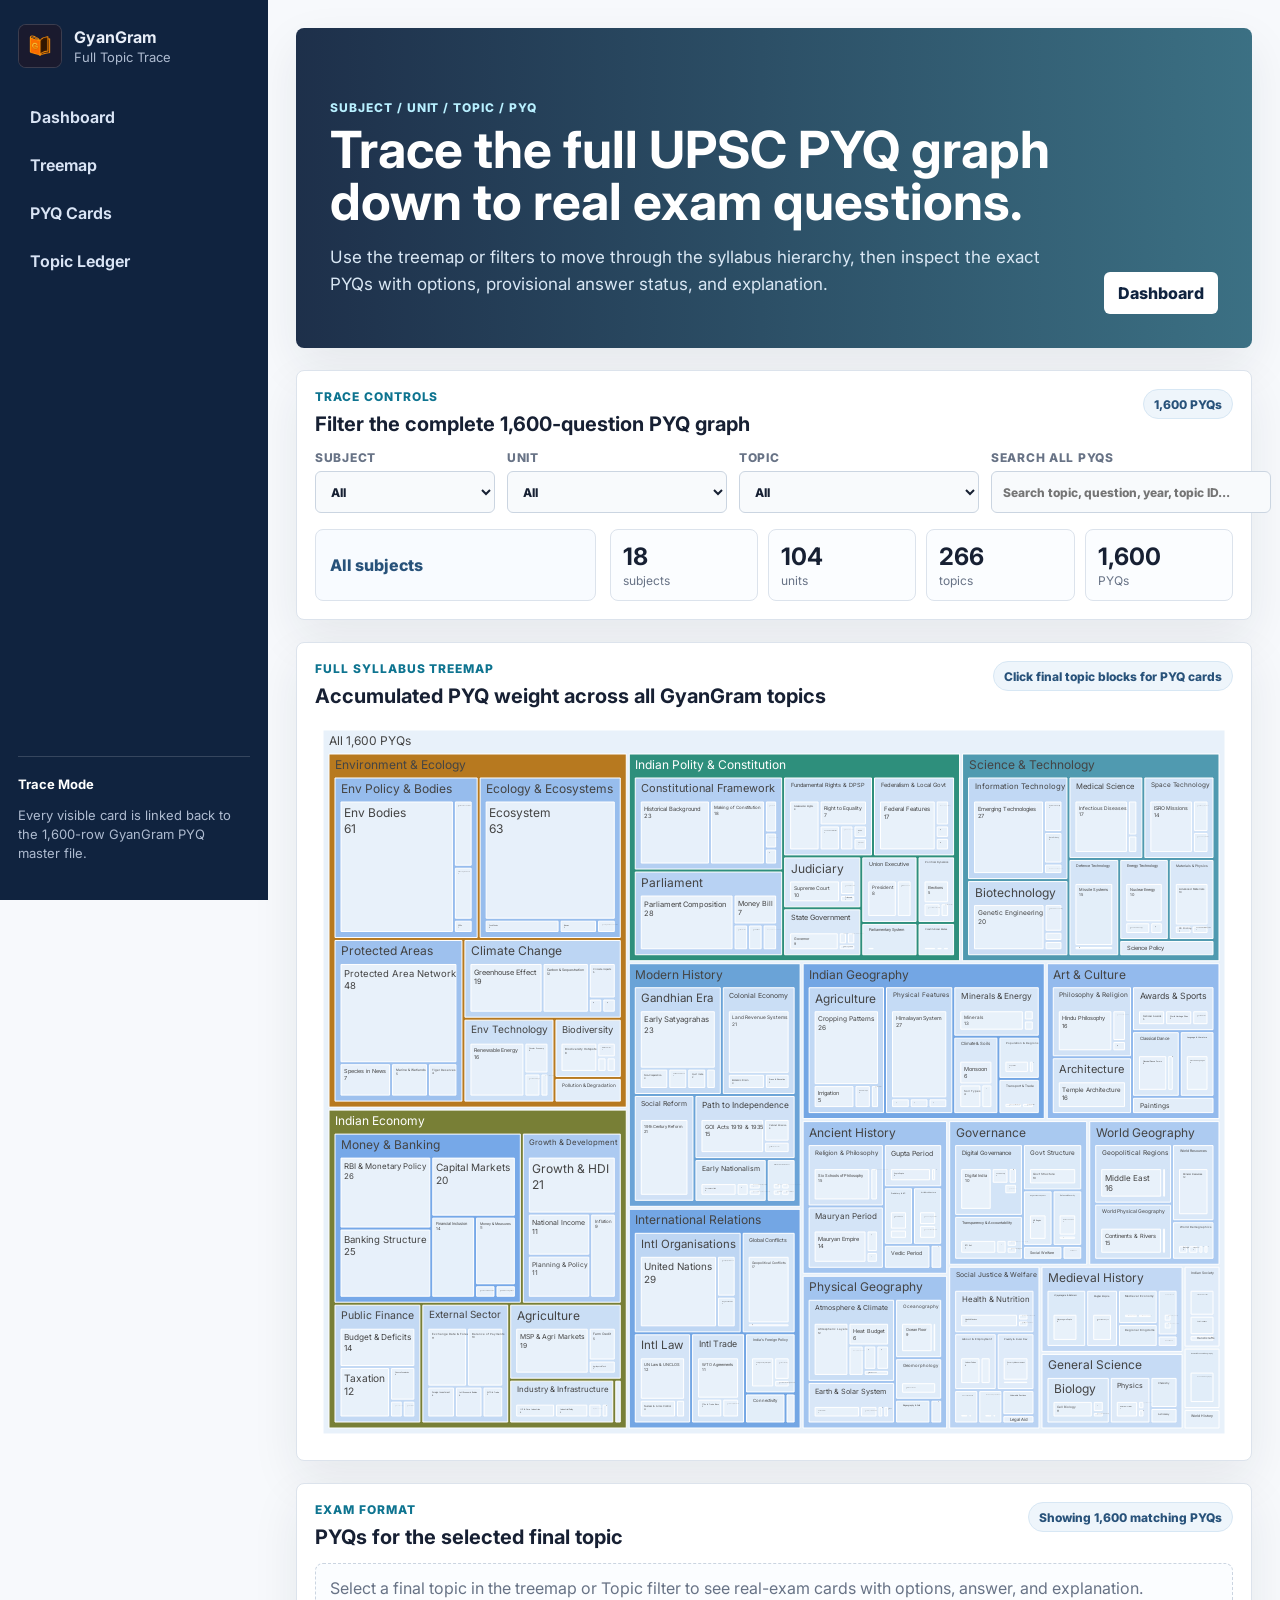
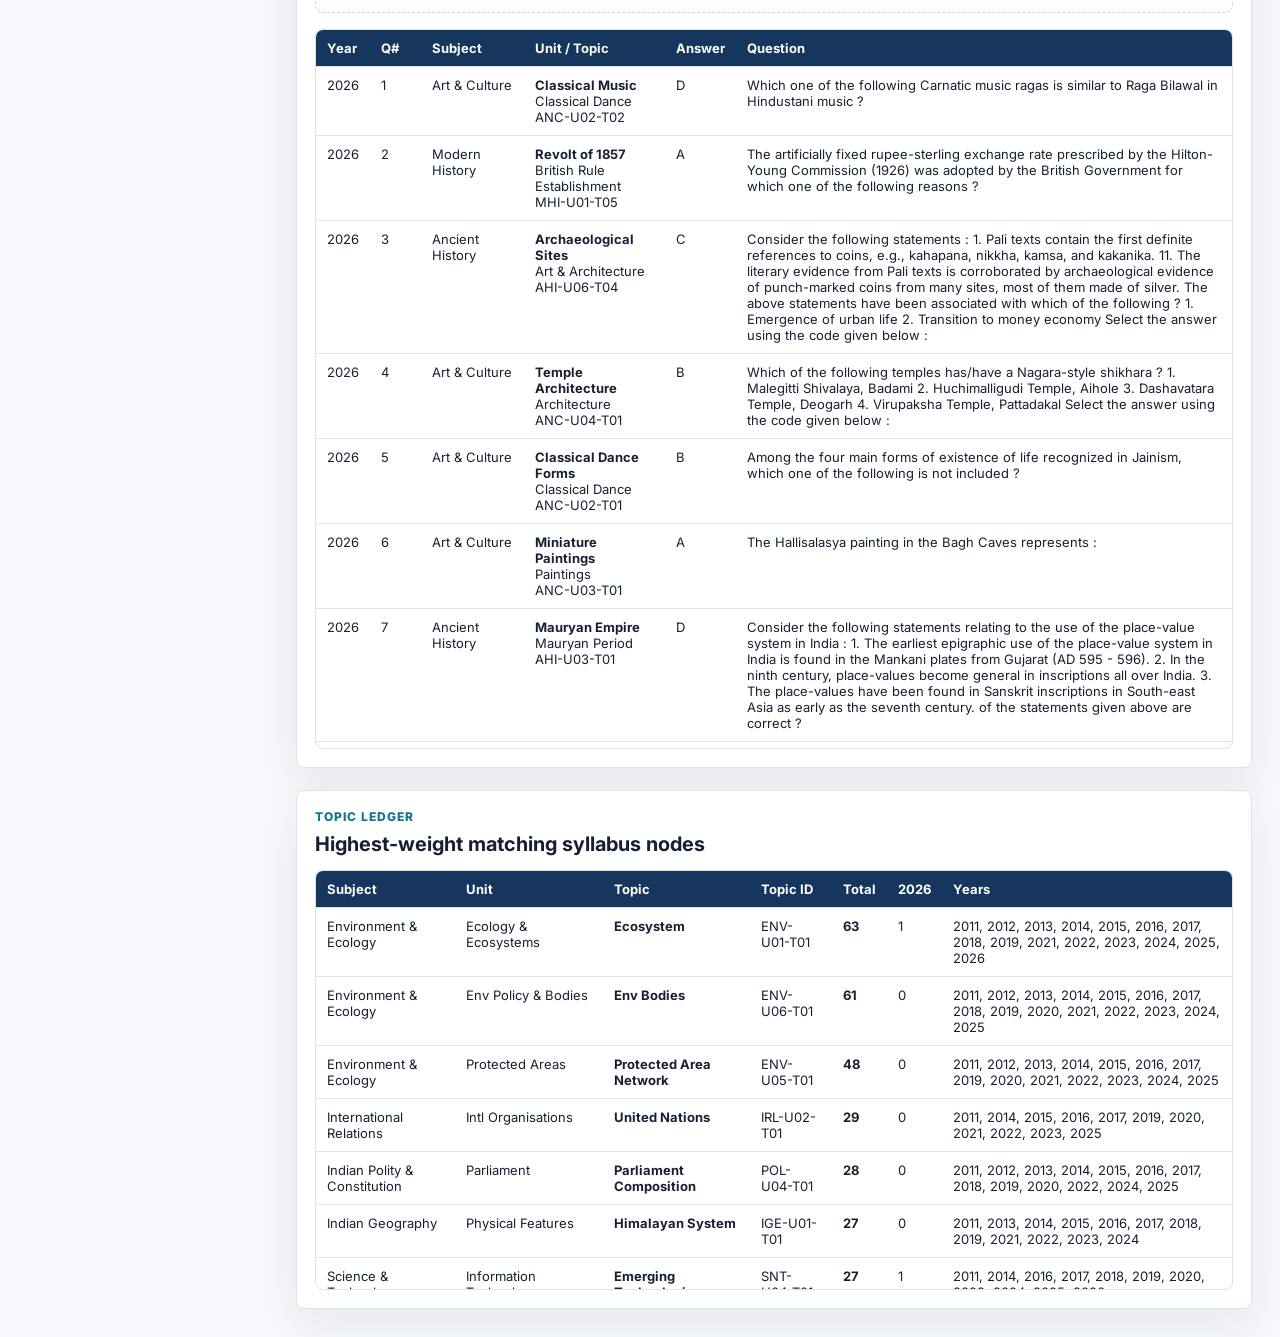
==== trace.html @ 85f106a8 "Move PYQ trace to dedicated page with explanations" ====
<!doctype html>
<html lang="en">
  <head>
    <meta charset="utf-8" />
    <meta name="viewport" content="width=device-width, initial-scale=1" />
    <title>GyanGram Full Topic Trace</title>
    <link rel="preconnect" href="https://fonts.googleapis.com" />
    <link rel="preconnect" href="https://fonts.gstatic.com" crossorigin />
    <link href="https://fonts.googleapis.com/css2?family=Inter:wght@400;600;700;800;900&display=swap" rel="stylesheet" />
    <link rel="stylesheet" href="./styles.css" />
  </head>
  <body>
    <div class="app-shell">
      <aside class="sidebar" aria-label="Trace navigation">
        <div class="brand">
          <span class="brand-mark">
            <img src="./assets/AppIcon.png" alt="GyanGram logo" />
          </span>
          <div>
            <strong>GyanGram</strong>
            <span>Full Topic Trace</span>
          </div>
        </div>
        <nav>
          <a href="./index.html">Dashboard</a>
          <a href="#trace-map">Treemap</a>
          <a href="#trace-pyqs">PYQ Cards</a>
          <a href="#trace-ledger">Topic Ledger</a>
        </nav>
        <div class="source-note">
          <span>Trace Mode</span>
          <p>Every visible card is linked back to the 1,600-row GyanGram PYQ master file.</p>
        </div>
      </aside>

      <main>
        <section class="hero-section trace-page-hero">
          <div class="hero-copy">
            <p class="eyebrow">Subject / Unit / Topic / PYQ</p>
            <h1>Trace the full UPSC PYQ graph down to real exam questions.</h1>
            <p>
              Use the treemap or filters to move through the syllabus hierarchy, then inspect the exact PYQs with options,
              provisional answer status, and explanation.
            </p>
          </div>
          <div class="hero-actions">
            <a class="primary-action button-link" href="./index.html">Dashboard</a>
          </div>
        </section>

        <section class="panel trace-hero">
          <div class="panel-head">
            <div>
              <p class="eyebrow">Trace controls</p>
              <h2>Filter the complete 1,600-question PYQ graph</h2>
            </div>
            <span id="traceCount" class="chip">1,600 PYQs</span>
          </div>
          <div class="trace-controls">
            <label>
              Subject
              <select id="traceSubjectFilter"></select>
            </label>
            <label>
              Unit
              <select id="traceUnitFilter"></select>
            </label>
            <label>
              Topic
              <select id="traceTopicFilter"></select>
            </label>
            <label>
              Search all PYQs
              <input id="traceSearchBox" type="search" placeholder="Search topic, question, year, topic ID..." />
            </label>
            <button id="resetTrace" type="button">Reset</button>
          </div>
          <div class="trace-meta">
            <span id="traceCrumb">All subjects</span>
            <div id="traceSummary" class="trace-summary"></div>
          </div>
        </section>

        <section id="trace-map" class="panel">
          <div class="panel-head">
            <div>
              <p class="eyebrow">Full syllabus treemap</p>
              <h2>Accumulated PYQ weight across all GyanGram topics</h2>
            </div>
            <span class="chip">Click final topic blocks for PYQ cards</span>
          </div>
          <div id="fullTopicTreemap" class="chart xlarge"></div>
        </section>

        <section id="trace-pyqs" class="panel">
          <div class="panel-head">
            <div>
              <p class="eyebrow">Exam format</p>
              <h2>PYQs for the selected final topic</h2>
            </div>
            <span id="traceQuestionLimit" class="chip">Showing matching PYQs</span>
          </div>
          <div id="traceExamCards" class="exam-card-grid"></div>
          <div class="table-wrap trace-questions">
            <table id="traceQuestionTable"></table>
          </div>
        </section>

        <section id="trace-ledger" class="panel">
          <div class="panel-head">
            <div>
              <p class="eyebrow">Topic ledger</p>
              <h2>Highest-weight matching syllabus nodes</h2>
            </div>
          </div>
          <div class="table-wrap trace-topics">
            <table id="traceTopicTable"></table>
          </div>
        </section>
      </main>
    </div>

    <script src="./vendor/plotly-2.35.2.min.js"></script>
    <script src="./data.js"></script>
    <script src="./trace.js"></script>
  </body>
</html>
---- styles.css ----
:root {
  --ink: #172033;
  --muted: #687386;
  --line: #dce3ec;
  --paper: #f7f9fc;
  --panel: #ffffff;
  --nav: #10233f;
  --blue: #2563eb;
  --green: #18875a;
  --amber: #b7791f;
  --coral: #d14b4b;
  --cyan: #0e7490;
  --shadow: 0 18px 48px rgba(23, 32, 51, 0.08);
}

* {
  box-sizing: border-box;
}

html {
  scroll-behavior: smooth;
}

body {
  margin: 0;
  background: var(--paper);
  color: var(--ink);
  font-family: Inter, ui-sans-serif, system-ui, -apple-system, BlinkMacSystemFont, "Segoe UI", sans-serif;
  letter-spacing: 0;
}

button,
input,
select {
  font: inherit;
}

.app-shell {
  display: grid;
  grid-template-columns: 268px minmax(0, 1fr);
  min-height: 100vh;
}

.sidebar {
  position: sticky;
  top: 0;
  height: 100vh;
  padding: 24px 18px;
  background: var(--nav);
  color: #e8eef8;
  display: flex;
  flex-direction: column;
  gap: 28px;
}

.brand {
  display: flex;
  align-items: center;
  gap: 12px;
}

.brand-mark {
  width: 44px;
  height: 44px;
  display: grid;
  place-items: center;
  background: #17182c;
  border-radius: 8px;
  overflow: hidden;
  border: 1px solid rgba(255, 255, 255, 0.16);
}

.brand-mark img {
  width: 100%;
  height: 100%;
  object-fit: cover;
}

.brand strong,
.brand span {
  display: block;
}

.brand span:last-child {
  color: #aebbd0;
  font-size: 13px;
  margin-top: 2px;
}

nav {
  display: grid;
  gap: 6px;
}

nav a {
  color: #d9e4f5;
  text-decoration: none;
  padding: 11px 12px;
  border-radius: 6px;
  font-weight: 650;
}

nav a:hover {
  background: rgba(255, 255, 255, 0.08);
}

.source-note {
  margin-top: auto;
  border-top: 1px solid rgba(255, 255, 255, 0.16);
  padding-top: 18px;
  color: #aebbd0;
  font-size: 13px;
  line-height: 1.45;
}

.source-note span {
  display: block;
  color: #ffffff;
  font-weight: 700;
  margin-bottom: 6px;
}

main {
  padding: 28px;
  display: grid;
  gap: 22px;
}

.hero-section {
  min-height: 260px;
  display: grid;
  grid-template-columns: minmax(0, 1fr) auto;
  align-items: end;
  gap: 24px;
  padding: 34px;
  color: #ffffff;
  background:
    linear-gradient(90deg, rgba(16, 35, 63, 0.94), rgba(18, 82, 105, 0.82)),
    url("https://images.unsplash.com/photo-1516321318423-f06f85e504b3?auto=format&fit=crop&w=1800&q=80") center/cover;
  border-radius: 8px;
  box-shadow: var(--shadow);
}

.hero-copy {
  max-width: 940px;
}

.eyebrow {
  margin: 0 0 8px;
  color: var(--cyan);
  font-size: 12px;
  text-transform: uppercase;
  letter-spacing: 0.08em;
  font-weight: 800;
}

.hero-section .eyebrow {
  color: #b8f0ff;
}

h1,
h2 {
  margin: 0;
  letter-spacing: 0;
}

h1 {
  font-size: clamp(34px, 4vw, 58px);
  line-height: 1.02;
  max-width: 980px;
}

h2 {
  font-size: 20px;
  line-height: 1.2;
}

.hero-copy p:last-child {
  max-width: 760px;
  color: #d9e7f4;
  font-size: 17px;
  line-height: 1.55;
}

.trace-page-hero {
  min-height: 320px;
}

.hero-actions {
  display: flex;
  gap: 10px;
  flex-wrap: wrap;
}

button {
  border: 0;
  cursor: pointer;
  border-radius: 6px;
  padding: 11px 14px;
  font-weight: 800;
}

.button-link {
  display: inline-flex;
  align-items: center;
  justify-content: center;
  min-height: 42px;
  border-radius: 6px;
  padding: 11px 14px;
  font-weight: 800;
  text-decoration: none;
}

.primary-action {
  background: #ffffff;
  color: var(--nav);
}

.ghost-action {
  color: #ffffff;
  background: rgba(255, 255, 255, 0.12);
  border: 1px solid rgba(255, 255, 255, 0.28);
}

.kpi-grid {
  display: grid;
  grid-template-columns: repeat(4, minmax(0, 1fr));
  gap: 14px;
}

.kpi-grid article,
.panel {
  background: var(--panel);
  border: 1px solid var(--line);
  border-radius: 8px;
  box-shadow: var(--shadow);
}

.kpi-grid article {
  padding: 18px;
}

.kpi-grid span,
.kpi-grid small {
  display: block;
  color: var(--muted);
  font-size: 13px;
}

.kpi-grid strong {
  display: block;
  margin: 8px 0 2px;
  font-size: 34px;
  line-height: 1;
}

.controls {
  background: #ffffff;
  border: 1px solid var(--line);
  border-radius: 8px;
  box-shadow: var(--shadow);
  padding: 14px;
  display: grid;
  grid-template-columns: 180px 200px 220px minmax(260px, 1fr);
  gap: 12px;
}

.controls label {
  color: var(--muted);
  font-size: 12px;
  font-weight: 800;
  text-transform: uppercase;
  letter-spacing: 0.06em;
}

.controls select,
.controls input {
  display: block;
  width: 100%;
  margin-top: 6px;
  border: 1px solid #cbd5e1;
  background: #f8fafc;
  color: var(--ink);
  border-radius: 6px;
  padding: 10px 11px;
  min-height: 42px;
}

.grid {
  display: grid;
  gap: 18px;
}

.grid.two {
  grid-template-columns: repeat(2, minmax(0, 1fr));
}

.span-2 {
  grid-column: 1 / -1;
}

.panel {
  padding: 18px;
  min-width: 0;
}

.panel-head {
  display: flex;
  align-items: flex-start;
  justify-content: space-between;
  gap: 14px;
  margin-bottom: 14px;
}

.chip {
  display: inline-flex;
  align-items: center;
  min-height: 30px;
  white-space: nowrap;
  padding: 6px 10px;
  background: #eef5fb;
  color: #28527a;
  border: 1px solid #d7e7f4;
  border-radius: 999px;
  font-size: 12px;
  font-weight: 800;
}

.chart {
  height: 360px;
  width: 100%;
}

.chart.tall {
  height: 480px;
}

.chart.xlarge {
  height: 720px;
}

.table-wrap {
  width: 100%;
  overflow: auto;
  border: 1px solid var(--line);
  border-radius: 8px;
}

table {
  width: 100%;
  border-collapse: collapse;
  font-size: 13px;
}

th {
  position: sticky;
  top: 0;
  background: #17365d;
  color: #ffffff;
  text-align: left;
  z-index: 1;
}

th,
td {
  padding: 10px 11px;
  border-bottom: 1px solid var(--line);
  vertical-align: top;
}

tr:hover td {
  background: #f8fbff;
}

.questions {
  max-height: 640px;
}

.trace-controls {
  display: grid;
  grid-template-columns: 180px 220px 240px minmax(280px, 1fr) auto;
  gap: 12px;
  align-items: end;
}

.trace-controls label {
  color: var(--muted);
  font-size: 12px;
  font-weight: 800;
  text-transform: uppercase;
  letter-spacing: 0.06em;
}

.trace-controls select,
.trace-controls input {
  display: block;
  width: 100%;
  margin-top: 6px;
  border: 1px solid #cbd5e1;
  background: #f8fafc;
  color: var(--ink);
  border-radius: 6px;
  padding: 10px 11px;
  min-height: 42px;
}

.trace-meta {
  margin-top: 16px;
  display: grid;
  grid-template-columns: minmax(180px, 0.45fr) minmax(0, 1fr);
  gap: 14px;
  align-items: stretch;
}

#traceCrumb {
  display: flex;
  align-items: center;
  padding: 14px;
  border: 1px solid var(--line);
  border-radius: 8px;
  background: #f8fbff;
  color: #28527a;
  font-weight: 800;
}

.trace-summary {
  display: grid;
  grid-template-columns: repeat(4, minmax(0, 1fr));
  gap: 10px;
}

.trace-summary article {
  padding: 12px;
  border: 1px solid var(--line);
  border-radius: 8px;
  background: #fbfdff;
}

.trace-summary strong,
.trace-summary span {
  display: block;
}

.trace-summary strong {
  font-size: 24px;
}

.trace-summary span {
  color: var(--muted);
  font-size: 12px;
  margin-top: 2px;
}

.trace-topics {
  max-height: 420px;
}

.trace-questions {
  max-height: 720px;
}

.exam-card-grid {
  display: grid;
  gap: 14px;
  margin-bottom: 16px;
}

.exam-card-grid:empty {
  display: none;
}

.exam-card {
  border: 1px solid var(--line);
  border-radius: 8px;
  background: #ffffff;
  padding: 16px;
}

.exam-card-head {
  display: flex;
  align-items: center;
  justify-content: space-between;
  gap: 12px;
  color: var(--muted);
  font-size: 12px;
  font-weight: 800;
  text-transform: uppercase;
  letter-spacing: 0.06em;
  margin-bottom: 10px;
}

.exam-question {
  margin: 0 0 12px;
  line-height: 1.55;
  color: var(--ink);
  font-weight: 650;
}

.exam-options {
  display: grid;
  gap: 8px;
}

.exam-option {
  display: grid;
  grid-template-columns: 34px minmax(0, 1fr);
  gap: 10px;
  align-items: start;
  padding: 9px 10px;
  border: 1px solid #e2e8f0;
  border-radius: 6px;
  background: #f8fafc;
  line-height: 1.45;
}

.exam-option strong {
  display: grid;
  place-items: center;
  min-height: 28px;
  border-radius: 6px;
  background: #e8eef8;
  color: #17365d;
}

.exam-answer {
  margin-top: 12px;
  color: var(--green);
  font-weight: 800;
}

.exam-explanation {
  margin-top: 12px;
  padding: 12px;
  border-left: 4px solid var(--blue);
  background: #f8fbff;
  color: #334155;
  line-height: 1.55;
  border-radius: 0 8px 8px 0;
}

.exam-empty {
  border: 1px dashed #cbd5e1;
  border-radius: 8px;
  padding: 14px;
  color: var(--muted);
  background: #fbfdff;
}

.finding-grid {
  display: grid;
  grid-template-columns: repeat(4, minmax(0, 1fr));
  gap: 14px;
}

.finding {
  border: 1px solid var(--line);
  border-radius: 8px;
  padding: 16px;
  background: #fbfdff;
  min-height: 190px;
}

.finding span {
  color: var(--cyan);
  font-size: 12px;
  font-weight: 900;
  text-transform: uppercase;
  letter-spacing: 0.06em;
}

.finding strong {
  display: block;
  margin: 10px 0;
  font-size: 24px;
  color: var(--green);
}

.finding h3 {
  margin: 0 0 8px;
  font-size: 17px;
}

.finding p {
  margin: 0;
  color: var(--muted);
  line-height: 1.5;
}

.report-hero {
  color: #ffffff;
  background:
    linear-gradient(90deg, rgba(16, 35, 63, 0.96), rgba(14, 116, 144, 0.82)),
    url("https://images.unsplash.com/photo-1503676260728-1c00da094a0b?auto=format&fit=crop&w=1800&q=80") center/cover;
  min-height: 230px;
  display: flex;
  align-items: end;
}

.report-hero .eyebrow {
  color: #b8f0ff;
}

.report-hero h2 {
  font-size: clamp(30px, 3vw, 48px);
  max-width: 860px;
}

.report-hero p:last-child {
  max-width: 900px;
  margin: 12px 0 0;
  color: #e6f2f8;
  font-size: 17px;
  line-height: 1.55;
}

.mutation-grid {
  display: grid;
  grid-template-columns: repeat(4, minmax(0, 1fr));
  gap: 14px;
}

.mutation {
  border: 1px solid #d7e7f4;
  border-radius: 8px;
  padding: 16px;
  background: #f8fbff;
  min-height: 170px;
}

.mutation h3 {
  margin: 0 0 8px;
  font-size: 17px;
}

.mutation p {
  margin: 0;
  color: var(--muted);
  line-height: 1.5;
}

.report-grid {
  display: grid;
  grid-template-columns: 1.15fr 0.85fr;
  gap: 18px;
}

.report-body {
  display: grid;
  gap: 12px;
}

.report-body p {
  margin: 0;
  color: #3b4556;
  line-height: 1.6;
  padding: 12px 14px;
  border-left: 4px solid var(--blue);
  background: #f8fbff;
  border-radius: 0 6px 6px 0;
}

.rare-list {
  display: grid;
  gap: 10px;
  max-height: 520px;
  overflow: auto;
}

.rare-item {
  border: 1px solid var(--line);
  border-radius: 8px;
  padding: 12px;
  background: #fffdf8;
}

.rare-item strong {
  display: block;
  margin-bottom: 4px;
}

.rare-item span {
  display: block;
  color: var(--muted);
  font-size: 12px;
}

.prep-list {
  margin: 0;
  padding-left: 24px;
  display: grid;
  gap: 10px;
}

.prep-list li {
  padding: 12px 14px;
  border: 1px solid var(--line);
  border-radius: 8px;
  background: #fbfdff;
  color: #334155;
  line-height: 1.5;
}

.caveat-list {
  display: grid;
  gap: 10px;
}

.caveat {
  padding: 12px 14px;
  border-left: 4px solid var(--amber);
  background: #fffdf8;
  border-radius: 0 8px 8px 0;
  color: #334155;
  line-height: 1.5;
}

.status-high {
  color: var(--green);
  font-weight: 800;
}

.status-medium {
  color: var(--amber);
  font-weight: 800;
}

.status-low {
  color: var(--coral);
  font-weight: 800;
}

@media (max-width: 1180px) {
  .app-shell {
    grid-template-columns: 1fr;
  }

  .sidebar {
    position: static;
    height: auto;
  }

  .sidebar nav {
    grid-template-columns: repeat(3, minmax(0, 1fr));
  }

  .source-note {
    margin-top: 0;
  }

  .controls,
  .trace-controls,
  .kpi-grid,
  .finding-grid,
  .mutation-grid {
    grid-template-columns: repeat(2, minmax(0, 1fr));
  }

  .trace-meta {
    grid-template-columns: 1fr;
  }
}

@media (max-width: 760px) {
  main {
    padding: 16px;
  }

  .hero-section,
  .grid.two,
  .report-grid,
  .controls,
  .trace-controls,
  .kpi-grid,
  .finding-grid,
  .mutation-grid,
  .trace-summary {
    grid-template-columns: 1fr;
  }

  .hero-section {
    padding: 24px;
  }

  .chart,
  .chart.tall,
  .chart.xlarge {
    height: 360px;
  }

  .sidebar nav {
    grid-template-columns: 1fr 1fr;
  }
}
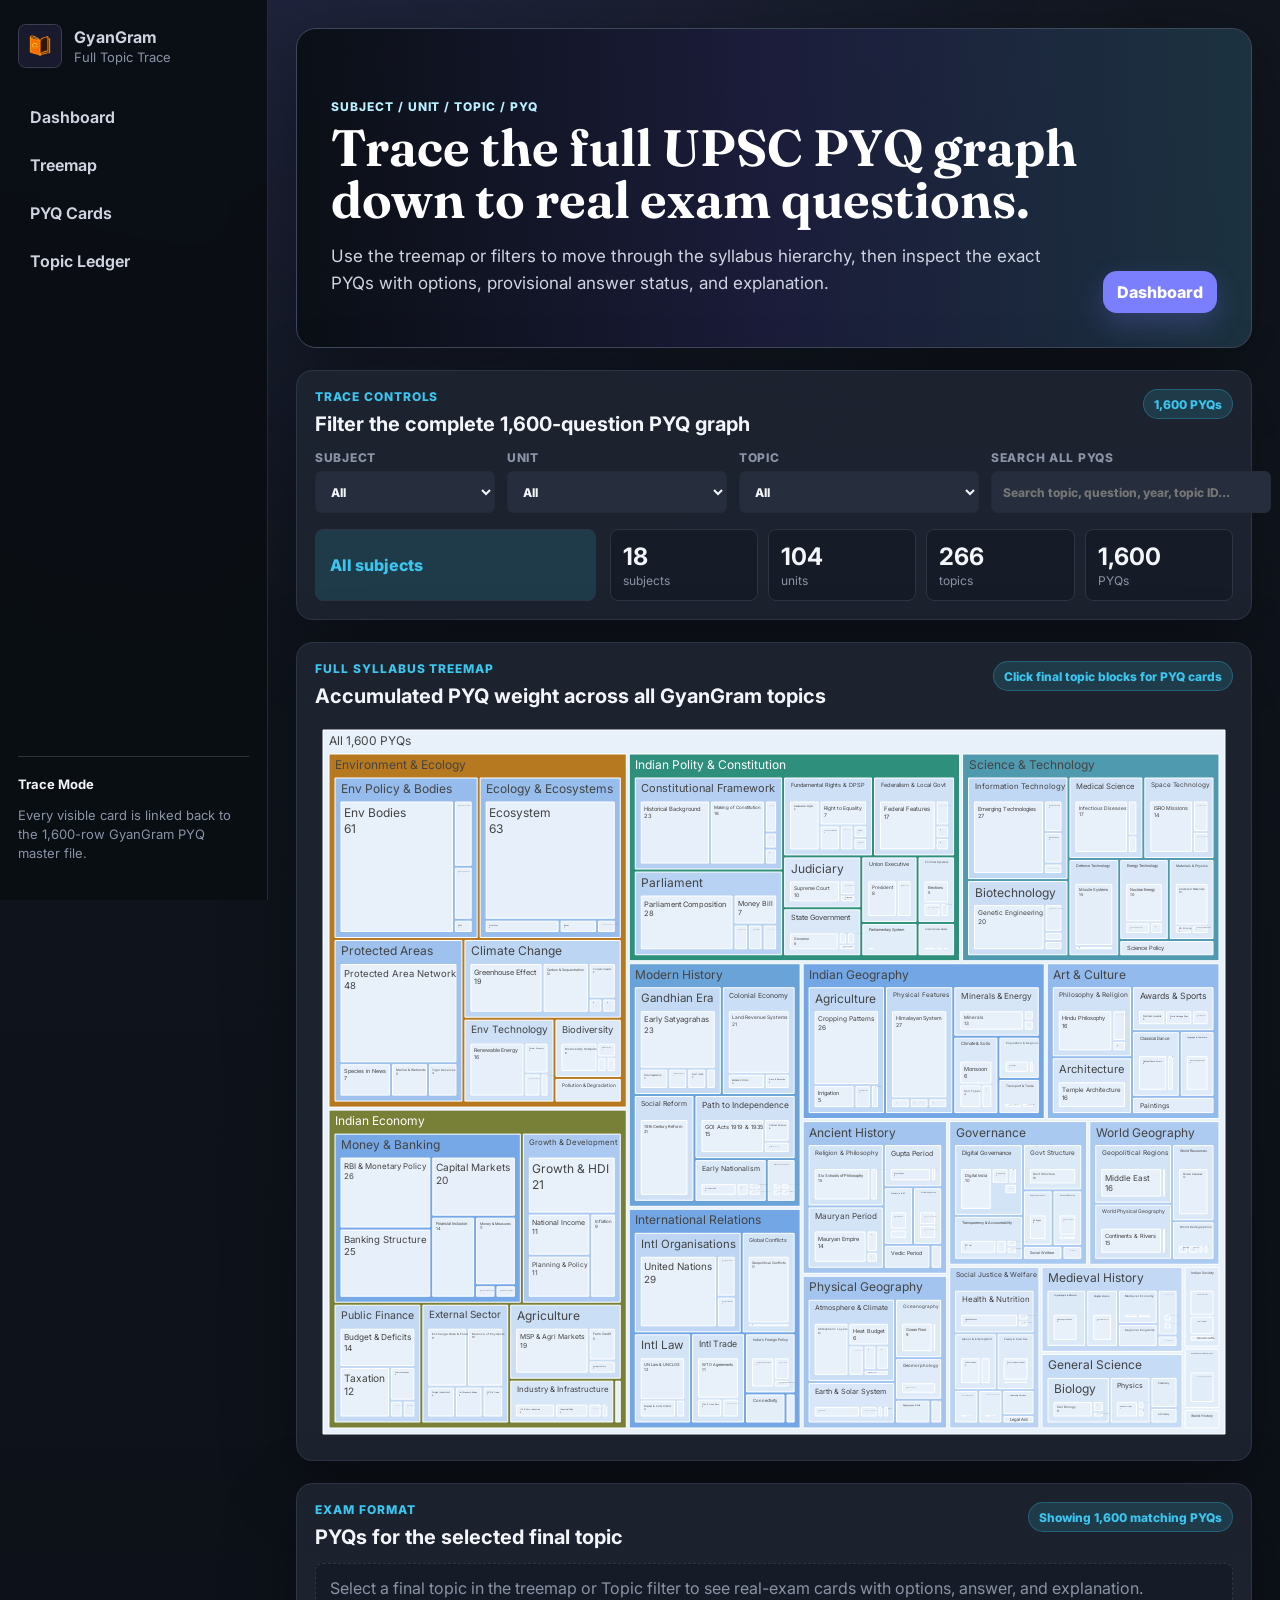
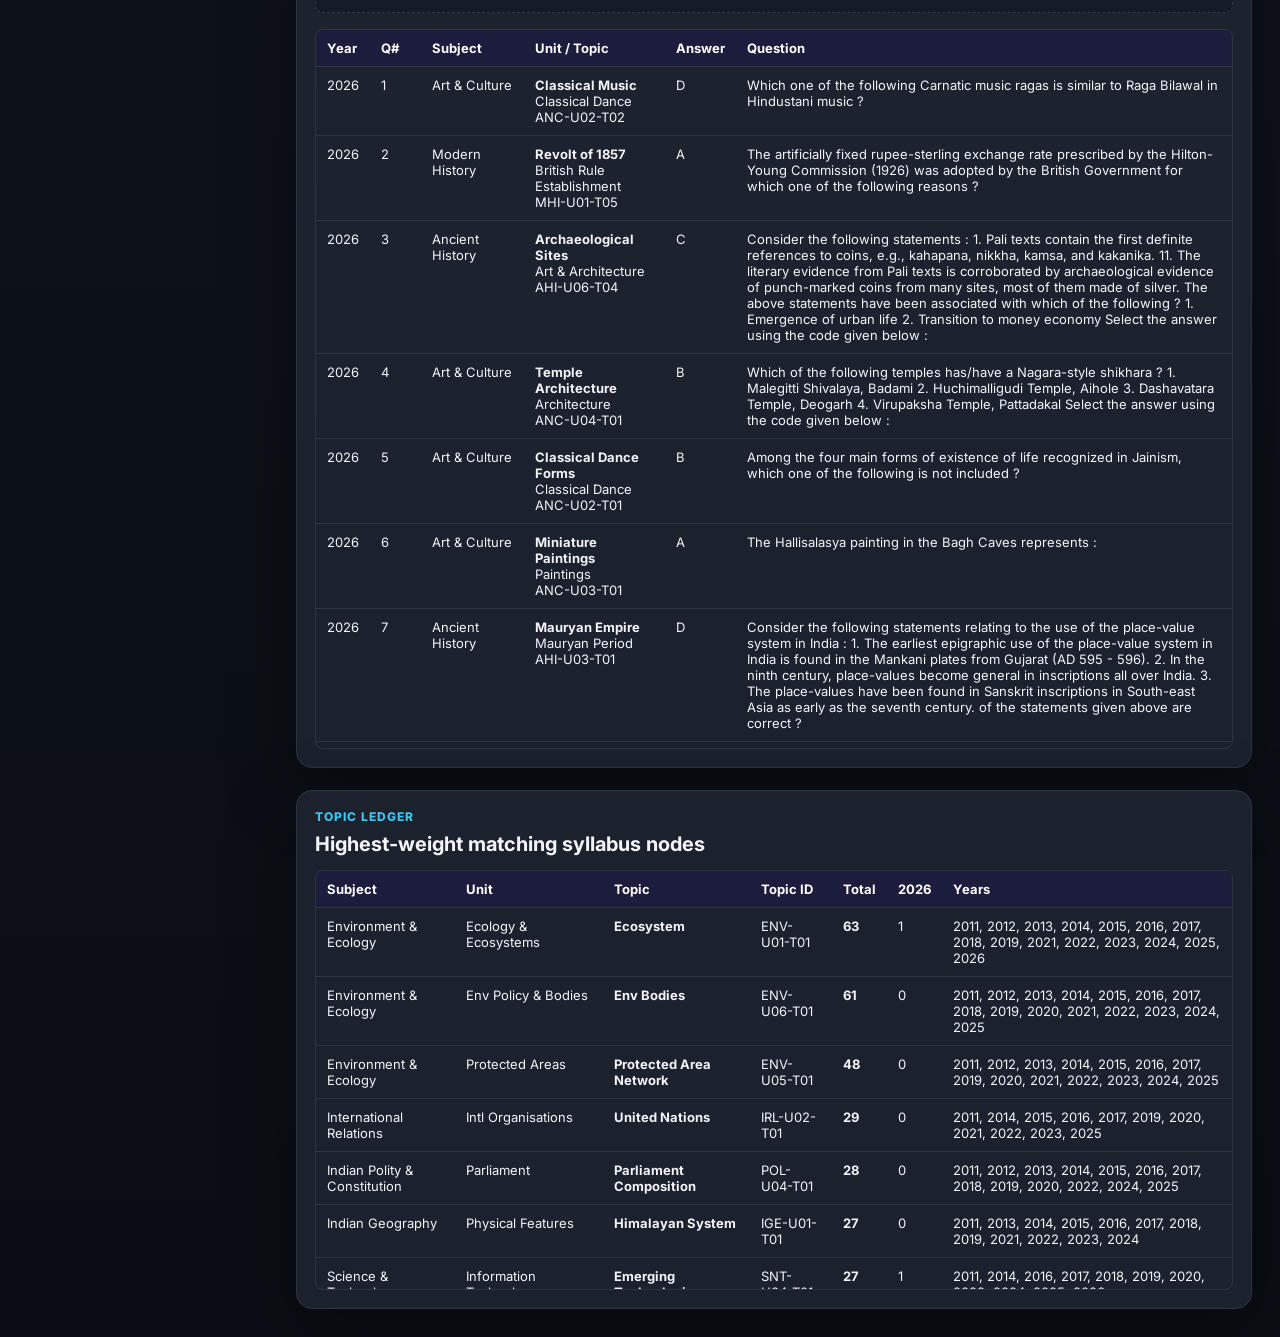
==== commit 380934c5: "Apply GyanGram visual spine theme" ====
--- a/trace.html
+++ b/trace.html
@@ -6,7 +6,7 @@
     <title>GyanGram Full Topic Trace</title>
     <link rel="preconnect" href="https://fonts.googleapis.com" />
     <link rel="preconnect" href="https://fonts.gstatic.com" crossorigin />
-    <link href="https://fonts.googleapis.com/css2?family=Inter:wght@400;600;700;800;900&display=swap" rel="stylesheet" />
+    <link href="https://fonts.googleapis.com/css2?family=Fraunces:opsz,wght,SOFT@9..144,500..700,50&family=Inter:wght@400;500;600;700;800;900&family=JetBrains+Mono:wght@500;600&display=swap" rel="stylesheet" />
     <link rel="stylesheet" href="./styles.css" />
   </head>
   <body>
--- a/styles.css
+++ b/styles.css
@@ -1,16 +1,28 @@
 :root {
-  --ink: #172033;
-  --muted: #687386;
-  --line: #dce3ec;
-  --paper: #f7f9fc;
-  --panel: #ffffff;
-  --nav: #10233f;
-  --blue: #2563eb;
-  --green: #18875a;
-  --amber: #b7791f;
-  --coral: #d14b4b;
-  --cyan: #0e7490;
-  --shadow: 0 18px 48px rgba(23, 32, 51, 0.08);
+  --ink: #f3f5f9;
+  --body: #ced4e0;
+  --muted: #8a93a6;
+  --faint: #5a6272;
+  --line: #2d3544;
+  --hairline: #232a38;
+  --borderEmphasis: #3d4859;
+  --paper: #0a0e14;
+  --canvas: #11161f;
+  --panel: #1e2532;
+  --panel-soft: #161c27;
+  --raised: #262e3d;
+  --nav: #0a0e14;
+  --blue: #7c7ffd;
+  --blue-dark: #5b5fe3;
+  --green: #34d39a;
+  --amber: #f5a524;
+  --coral: #f87171;
+  --cyan: #3bc6f0;
+  --cyan-soft: #1f3b4a;
+  --heritage: #c97b5a;
+  --economy: #d4a73e;
+  --shadow: 0 22px 70px rgba(0, 0, 0, 0.34);
+  --glass: rgba(30, 37, 50, 0.68);
 }
 
 * {
@@ -23,7 +35,9 @@
 
 body {
   margin: 0;
-  background: var(--paper);
+  background:
+    radial-gradient(circle at 20% -10%, rgba(124, 127, 253, 0.18), transparent 28%),
+    linear-gradient(180deg, var(--canvas), var(--paper));
   color: var(--ink);
   font-family: Inter, ui-sans-serif, system-ui, -apple-system, BlinkMacSystemFont, "Segoe UI", sans-serif;
   letter-spacing: 0;
@@ -46,11 +60,13 @@
   top: 0;
   height: 100vh;
   padding: 24px 18px;
-  background: var(--nav);
-  color: #e8eef8;
+  background: rgba(10, 14, 20, 0.94);
+  color: var(--body);
   display: flex;
   flex-direction: column;
   gap: 28px;
+  border-right: 1px solid var(--hairline);
+  backdrop-filter: blur(18px);
 }
 
 .brand {
@@ -82,7 +98,7 @@
 }
 
 .brand span:last-child {
-  color: #aebbd0;
+  color: var(--muted);
   font-size: 13px;
   margin-top: 2px;
 }
@@ -93,7 +109,7 @@
 }
 
 nav a {
-  color: #d9e4f5;
+  color: var(--body);
   text-decoration: none;
   padding: 11px 12px;
   border-radius: 6px;
@@ -101,21 +117,22 @@
 }
 
 nav a:hover {
-  background: rgba(255, 255, 255, 0.08);
+  background: rgba(124, 127, 253, 0.16);
+  color: var(--ink);
 }
 
 .source-note {
   margin-top: auto;
   border-top: 1px solid rgba(255, 255, 255, 0.16);
   padding-top: 18px;
-  color: #aebbd0;
+  color: var(--muted);
   font-size: 13px;
   line-height: 1.45;
 }
 
 .source-note span {
   display: block;
-  color: #ffffff;
+  color: var(--ink);
   font-weight: 700;
   margin-bottom: 6px;
 }
@@ -135,10 +152,12 @@
   padding: 34px;
   color: #ffffff;
   background:
-    linear-gradient(90deg, rgba(16, 35, 63, 0.94), rgba(18, 82, 105, 0.82)),
+    linear-gradient(90deg, rgba(10, 14, 20, 0.95), rgba(28, 29, 61, 0.88), rgba(31, 59, 74, 0.76)),
     url("https://images.unsplash.com/photo-1516321318423-f06f85e504b3?auto=format&fit=crop&w=1800&q=80") center/cover;
-  border-radius: 8px;
+  border: 1px solid var(--borderEmphasis, #3d4859);
+  border-radius: 20px;
   box-shadow: var(--shadow);
+  overflow: hidden;
 }
 
 .hero-copy {
@@ -165,19 +184,22 @@
 }
 
 h1 {
+  font-family: Fraunces, Georgia, serif;
+  font-weight: 650;
   font-size: clamp(34px, 4vw, 58px);
   line-height: 1.02;
   max-width: 980px;
 }
 
 h2 {
+  color: var(--ink);
   font-size: 20px;
   line-height: 1.2;
 }
 
 .hero-copy p:last-child {
   max-width: 760px;
-  color: #d9e7f4;
+  color: var(--body);
   font-size: 17px;
   line-height: 1.55;
 }
@@ -195,7 +217,7 @@
 button {
   border: 0;
   cursor: pointer;
-  border-radius: 6px;
+  border-radius: 14px;
   padding: 11px 14px;
   font-weight: 800;
 }
@@ -205,21 +227,84 @@
   align-items: center;
   justify-content: center;
   min-height: 42px;
-  border-radius: 6px;
+  border-radius: 14px;
   padding: 11px 14px;
   font-weight: 800;
   text-decoration: none;
 }
 
 .primary-action {
-  background: #ffffff;
-  color: var(--nav);
+  background: var(--blue);
+  color: #ffffff;
+  box-shadow: 0 12px 28px rgba(124, 127, 253, 0.24);
 }
 
 .ghost-action {
-  color: #ffffff;
-  background: rgba(255, 255, 255, 0.12);
-  border: 1px solid rgba(255, 255, 255, 0.28);
+  color: var(--ink);
+  background: rgba(30, 37, 50, 0.52);
+  border: 1px solid rgba(206, 212, 224, 0.22);
+  backdrop-filter: blur(14px);
+}
+
+.glass-trace-cta {
+  position: relative;
+  display: grid;
+  grid-template-columns: minmax(0, 1fr) auto;
+  align-items: center;
+  gap: 14px;
+  min-height: 54px;
+  padding: 10px 12px 10px 18px;
+  color: var(--ink);
+  text-decoration: none;
+  border: 1px solid rgba(59, 198, 240, 0.42);
+  border-radius: 16px;
+  background:
+    linear-gradient(135deg, rgba(59, 198, 240, 0.18), rgba(124, 127, 253, 0.22)),
+    rgba(30, 37, 50, 0.46);
+  box-shadow: 0 18px 40px rgba(59, 198, 240, 0.16);
+  overflow: hidden;
+  backdrop-filter: blur(18px);
+}
+
+.glass-trace-cta::before {
+  content: "";
+  position: absolute;
+  inset: -60% auto -60% -35%;
+  width: 44%;
+  background: linear-gradient(90deg, transparent, rgba(255, 255, 255, 0.38), transparent);
+  transform: rotate(18deg);
+  animation: traceSheen 3.8s ease-in-out infinite;
+}
+
+.glass-trace-cta span,
+.glass-trace-cta strong {
+  position: relative;
+  z-index: 1;
+}
+
+.glass-trace-cta span {
+  font-weight: 900;
+}
+
+.glass-trace-cta strong {
+  min-width: 64px;
+  padding: 9px 12px;
+  border-radius: 12px;
+  background: var(--cyan);
+  color: #0a1a22;
+  font-family: "JetBrains Mono", monospace;
+  text-align: center;
+}
+
+.glass-trace-cta:hover {
+  transform: translateY(-1px);
+  border-color: rgba(59, 198, 240, 0.78);
+}
+
+@keyframes traceSheen {
+  0%, 42% { transform: translateX(0) rotate(18deg); opacity: 0; }
+  52% { opacity: 1; }
+  76%, 100% { transform: translateX(340%) rotate(18deg); opacity: 0; }
 }
 
 .kpi-grid {
@@ -232,7 +317,7 @@
 .panel {
   background: var(--panel);
   border: 1px solid var(--line);
-  border-radius: 8px;
+  border-radius: 16px;
   box-shadow: var(--shadow);
 }
 
@@ -255,14 +340,15 @@
 }
 
 .controls {
-  background: #ffffff;
-  border: 1px solid var(--line);
-  border-radius: 8px;
+  background: var(--glass);
+  border: 1px solid var(--line);
+  border-radius: 16px;
   box-shadow: var(--shadow);
   padding: 14px;
   display: grid;
   grid-template-columns: 180px 200px 220px minmax(260px, 1fr);
   gap: 12px;
+  backdrop-filter: blur(16px);
 }
 
 .controls label {
@@ -278,8 +364,8 @@
   display: block;
   width: 100%;
   margin-top: 6px;
-  border: 1px solid #cbd5e1;
-  background: #f8fafc;
+  border: 1px solid var(--hairline);
+  background: var(--raised);
   color: var(--ink);
   border-radius: 6px;
   padding: 10px 11px;
@@ -302,6 +388,7 @@
 .panel {
   padding: 18px;
   min-width: 0;
+  background: rgba(30, 37, 50, 0.88);
 }
 
 .panel-head {
@@ -318,9 +405,9 @@
   min-height: 30px;
   white-space: nowrap;
   padding: 6px 10px;
-  background: #eef5fb;
-  color: #28527a;
-  border: 1px solid #d7e7f4;
+  background: var(--cyan-soft);
+  color: var(--cyan);
+  border: 1px solid rgba(59, 198, 240, 0.28);
   border-radius: 999px;
   font-size: 12px;
   font-weight: 800;
@@ -355,7 +442,7 @@
 th {
   position: sticky;
   top: 0;
-  background: #17365d;
+  background: #1c1d3d;
   color: #ffffff;
   text-align: left;
   z-index: 1;
@@ -369,7 +456,7 @@
 }
 
 tr:hover td {
-  background: #f8fbff;
+  background: rgba(124, 127, 253, 0.1);
 }
 
 .questions {
@@ -396,8 +483,8 @@
   display: block;
   width: 100%;
   margin-top: 6px;
-  border: 1px solid #cbd5e1;
-  background: #f8fafc;
+  border: 1px solid var(--hairline);
+  background: var(--raised);
   color: var(--ink);
   border-radius: 6px;
   padding: 10px 11px;
@@ -418,8 +505,8 @@
   padding: 14px;
   border: 1px solid var(--line);
   border-radius: 8px;
-  background: #f8fbff;
-  color: #28527a;
+  background: var(--cyan-soft);
+  color: var(--cyan);
   font-weight: 800;
 }
 
@@ -433,7 +520,7 @@
   padding: 12px;
   border: 1px solid var(--line);
   border-radius: 8px;
-  background: #fbfdff;
+  background: var(--panel-soft);
 }
 
 .trace-summary strong,
@@ -471,8 +558,8 @@
 
 .exam-card {
   border: 1px solid var(--line);
-  border-radius: 8px;
-  background: #ffffff;
+  border-radius: 16px;
+  background: var(--panel-soft);
   padding: 16px;
 }
 
@@ -507,9 +594,9 @@
   gap: 10px;
   align-items: start;
   padding: 9px 10px;
-  border: 1px solid #e2e8f0;
-  border-radius: 6px;
-  background: #f8fafc;
+  border: 1px solid var(--hairline);
+  border-radius: 8px;
+  background: var(--raised);
   line-height: 1.45;
 }
 
@@ -518,8 +605,8 @@
   place-items: center;
   min-height: 28px;
   border-radius: 6px;
-  background: #e8eef8;
-  color: #17365d;
+  background: var(--cyan-soft);
+  color: var(--cyan);
 }
 
 .exam-answer {
@@ -532,18 +619,18 @@
   margin-top: 12px;
   padding: 12px;
   border-left: 4px solid var(--blue);
-  background: #f8fbff;
-  color: #334155;
+  background: rgba(28, 29, 61, 0.62);
+  color: var(--body);
   line-height: 1.55;
   border-radius: 0 8px 8px 0;
 }
 
 .exam-empty {
-  border: 1px dashed #cbd5e1;
+  border: 1px dashed var(--line);
   border-radius: 8px;
   padding: 14px;
   color: var(--muted);
-  background: #fbfdff;
+  background: var(--panel-soft);
 }
 
 .finding-grid {
@@ -554,9 +641,9 @@
 
 .finding {
   border: 1px solid var(--line);
-  border-radius: 8px;
+  border-radius: 16px;
   padding: 16px;
-  background: #fbfdff;
+  background: var(--panel-soft);
   min-height: 190px;
 }
 
@@ -589,7 +676,7 @@
 .report-hero {
   color: #ffffff;
   background:
-    linear-gradient(90deg, rgba(16, 35, 63, 0.96), rgba(14, 116, 144, 0.82)),
+    linear-gradient(90deg, rgba(10, 14, 20, 0.96), rgba(31, 59, 74, 0.82)),
     url("https://images.unsplash.com/photo-1503676260728-1c00da094a0b?auto=format&fit=crop&w=1800&q=80") center/cover;
   min-height: 230px;
   display: flex;
@@ -620,10 +707,10 @@
 }
 
 .mutation {
-  border: 1px solid #d7e7f4;
-  border-radius: 8px;
+  border: 1px solid var(--line);
+  border-radius: 16px;
   padding: 16px;
-  background: #f8fbff;
+  background: var(--panel-soft);
   min-height: 170px;
 }
 
@@ -651,11 +738,11 @@
 
 .report-body p {
   margin: 0;
-  color: #3b4556;
+  color: var(--body);
   line-height: 1.6;
   padding: 12px 14px;
   border-left: 4px solid var(--blue);
-  background: #f8fbff;
+  background: rgba(28, 29, 61, 0.62);
   border-radius: 0 6px 6px 0;
 }
 
@@ -670,7 +757,7 @@
   border: 1px solid var(--line);
   border-radius: 8px;
   padding: 12px;
-  background: #fffdf8;
+  background: rgba(245, 165, 36, 0.08);
 }
 
 .rare-item strong {
@@ -695,8 +782,8 @@
   padding: 12px 14px;
   border: 1px solid var(--line);
   border-radius: 8px;
-  background: #fbfdff;
-  color: #334155;
+  background: var(--panel-soft);
+  color: var(--body);
   line-height: 1.5;
 }
 
@@ -708,9 +795,9 @@
 .caveat {
   padding: 12px 14px;
   border-left: 4px solid var(--amber);
-  background: #fffdf8;
+  background: rgba(245, 165, 36, 0.08);
   border-radius: 0 8px 8px 0;
-  color: #334155;
+  color: var(--body);
   line-height: 1.5;
 }
 
@@ -791,3 +878,5 @@
     grid-template-columns: 1fr 1fr;
   }
 }
+  color: var(--ink);
+  font-family: Fraunces, Georgia, serif;
